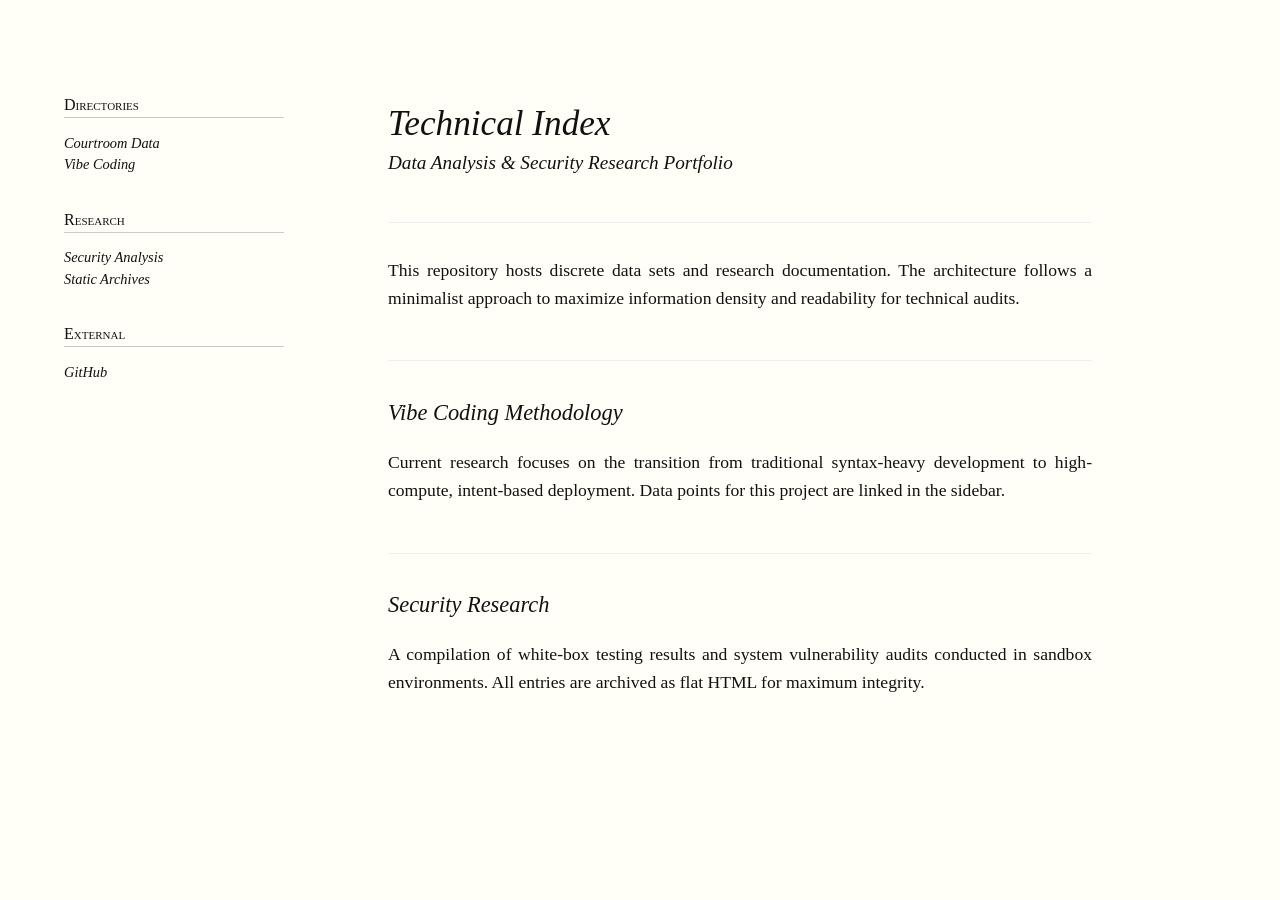
==== index.html @ 5807d722 "Update index.html" ====
<!DOCTYPE html>
<html lang="en-GB">
<head>
    <meta charset="UTF-8">
    <title>mwilliams.cc // Documentation</title>
    <style>
        /* Tufte-inspired CSS Core */
        body {
            background-color: #fffff8;
            color: #111;
            font-family: et-book, Palatino, "Palatino Linotype", "Palatino LT STD", "Book Antiqua", Georgia, serif;
            margin: 0;
            display: flex;
            justify-content: center;
        }

        /* Fixed Navigation Sidebar (The Discrete Links) */
        nav {
            width: 220px;
            position: fixed;
            left: 5vw;
            top: 5rem;
            font-size: 0.9rem;
            line-height: 1.5;
        }

        nav h2 {
            font-variant: small-caps;
            font-weight: normal;
            font-size: 1rem;
            margin-bottom: 0.5rem;
            border-bottom: 1px solid #ccc;
        }

        nav ul {
            list-style: none;
            padding: 0;
            margin-bottom: 2rem;
        }

        nav a {
            color: #111;
            text-decoration: none;
            font-style: italic;
        }

        nav a:hover {
            text-decoration: underline;
        }

        /* Main Content Column */
        main {
            width: 55%;
            max-width: 800px;
            padding: 5rem 0;
            margin-left: 200px; /* Offset for Sidebar */
        }

        h1 {
            font-weight: normal;
            font-style: italic;
            font-size: 2.2rem;
            margin-bottom: 0.5rem;
        }

        .subtitle {
            font-style: italic;
            font-size: 1.2rem;
            margin-bottom: 3rem;
            display: block;
        }

        p {
            font-size: 1.1rem;
            line-height: 1.6;
            margin-bottom: 1.4rem;
            text-align: justify;
        }

        section {
            margin-top: 3rem;
            border-top: 1px solid #efefef;
            padding-top: 1rem;
        }

        h3 {
            font-weight: normal;
            font-style: italic;
            font-size: 1.4rem;
        }
    </style>
</head>
<body>

<nav>
    <h2>Directories</h2>
    <ul>
        <li><a href="/courtroom">Courtroom Data</a></li>
        <li><a href="/vibe">Vibe Coding</a></li>
    </ul>

    <h2>Research</h2>
    <ul>
        <li><a href="/security">Security Analysis</a></li>
        <li><a href="/archive">Static Archives</a></li>
    </ul>

    <h2>External</h2>
    <ul>
        <li><a href="https://github.com/itsmw666">GitHub</a></li>
    </ul>
</nav>

<main>
    <h1>Technical Index</h1>
    <span class="subtitle">Data Analysis & Security Research Portfolio</span>

    <section>
        <p>This repository hosts discrete data sets and research documentation. The architecture follows a minimalist approach to maximize information density and readability for technical audits.</p>
    </section>

    <section>
        <h3>Vibe Coding Methodology</h3>
        <p>Current research focuses on the transition from traditional syntax-heavy development to high-compute, intent-based deployment. Data points for this project are linked in the sidebar.</p>
    </section>

    <section>
        <h3>Security Research</h3>
        <p>A compilation of white-box testing results and system vulnerability audits conducted in sandbox environments. All entries are archived as flat HTML for maximum integrity.</p>
    </section>
</main>

</body>
</html>
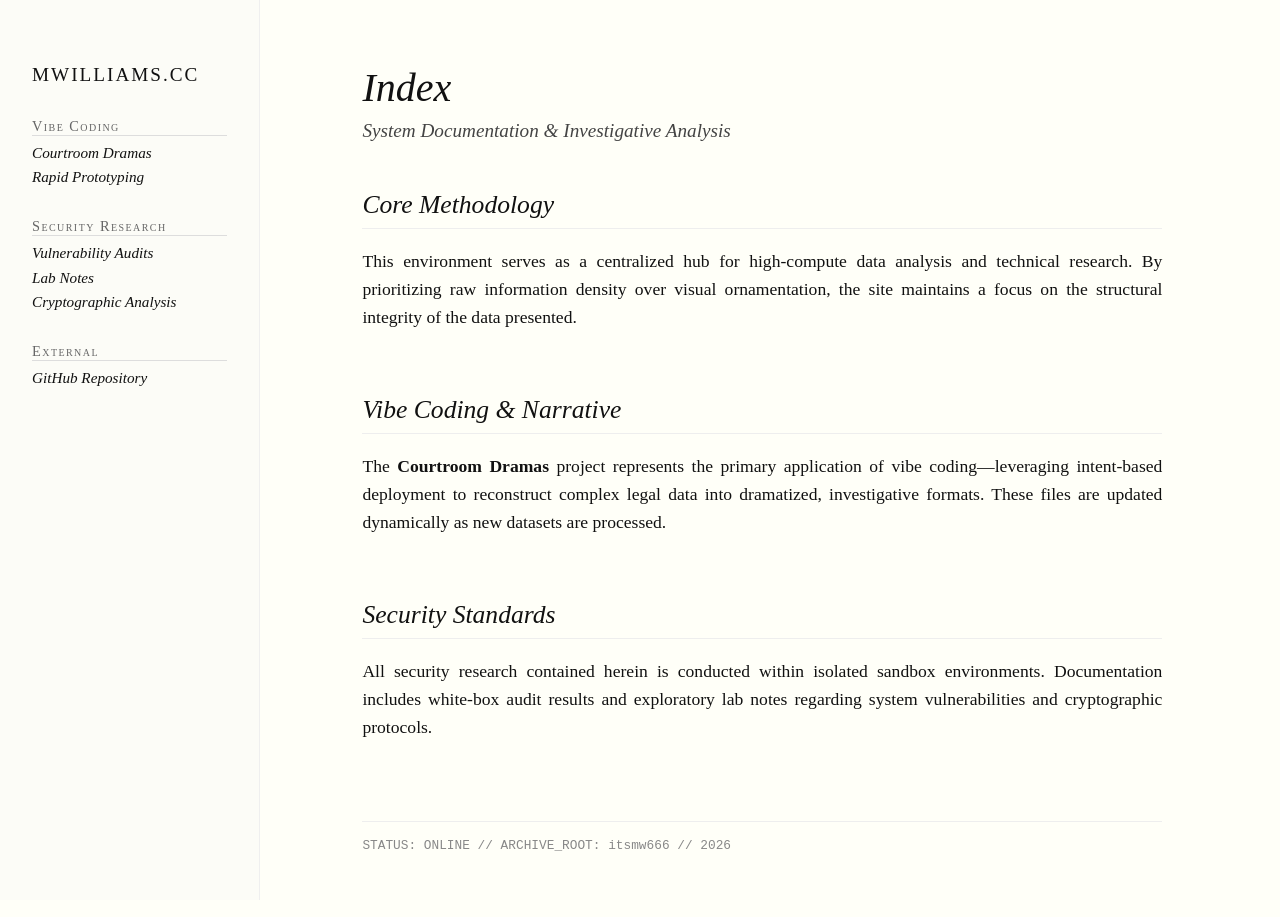
==== commit eccf8be1: "Update index.html" ====
--- a/index.html
+++ b/index.html
@@ -1,137 +1,174 @@
 
 
 
-    <!DOCTYPE html>
+
+       
+<!DOCTYPE html>
 <html lang="en-GB">
 <head>
     <meta charset="UTF-8">
-    <title>mwilliams.cc // Documentation</title>
+    <title>mwilliams.cc // Index</title>
     <style>
-        /* Tufte-inspired CSS Core */
+        /* Tufte-inspired Design System */
         body {
             background-color: #fffff8;
             color: #111;
-            font-family: et-book, Palatino, "Palatino Linotype", "Palatino LT STD", "Book Antiqua", Georgia, serif;
+            font-family: "ETBook", "Palatino", "Palatino Linotype", "Palatino LT STD", "Book Antiqua", Georgia, serif;
             margin: 0;
             display: flex;
-            justify-content: center;
+            justify-content: flex-start;
+            text-rendering: optimizeLegibility;
         }
 
-        /* Fixed Navigation Sidebar (The Discrete Links) */
+        /* Sidebar Navigation: Discrete Links */
         nav {
-            width: 220px;
+            width: 260px;
+            height: 100vh;
             position: fixed;
-            left: 5vw;
-            top: 5rem;
-            font-size: 0.9rem;
-            line-height: 1.5;
+            left: 0;
+            top: 0;
+            padding: 4rem 2rem;
+            box-sizing: border-box;
+            border-right: 1px solid #efefef;
+            background-color: #fcfcf7;
         }
 
         nav h2 {
             font-variant: small-caps;
             font-weight: normal;
-            font-size: 1rem;
-            margin-bottom: 0.5rem;
-            border-bottom: 1px solid #ccc;
+            font-size: 0.9rem;
+            letter-spacing: 0.1em;
+            margin: 2rem 0 0.5rem 0;
+            color: #666;
+            border-bottom: 1px solid #ddd;
         }
 
         nav ul {
             list-style: none;
             padding: 0;
-            margin-bottom: 2rem;
+            margin: 0;
+        }
+
+        nav ul li {
+            margin: 0.4rem 0;
         }
 
         nav a {
             color: #111;
             text-decoration: none;
             font-style: italic;
+            font-size: 0.95rem;
         }
 
         nav a:hover {
             text-decoration: underline;
+            color: #990000;
         }
 
         /* Main Content Column */
         main {
-            width: 55%;
+            margin-left: 260px;
+            padding: 4rem 8% 4rem 8%;
             max-width: 800px;
-            padding: 5rem 0;
-            margin-left: 200px; /* Offset for Sidebar */
         }
 
         h1 {
             font-weight: normal;
             font-style: italic;
-            font-size: 2.2rem;
-            margin-bottom: 0.5rem;
+            font-size: 2.5rem;
+            margin: 0 0 0.5rem 0;
+            line-height: 1.2;
         }
 
         .subtitle {
             font-style: italic;
             font-size: 1.2rem;
+            color: #444;
+            display: block;
             margin-bottom: 3rem;
-            display: block;
+        }
+
+        section {
+            margin-bottom: 4rem;
+        }
+
+        h3 {
+            font-weight: normal;
+            font-style: italic;
+            font-size: 1.6rem;
+            margin-bottom: 1rem;
+            border-bottom: 1px solid #eee;
+            padding-bottom: 0.5rem;
         }
 
         p {
             font-size: 1.1rem;
             line-height: 1.6;
-            margin-bottom: 1.4rem;
+            margin-bottom: 1.5rem;
             text-align: justify;
+            hyphens: auto;
         }
 
-        section {
-            margin-top: 3rem;
-            border-top: 1px solid #efefef;
+        .node-id {
+            font-family: monospace;
+            font-size: 0.8rem;
+            color: #888;
+            margin-top: 5rem;
+            border-top: 1px solid #eee;
             padding-top: 1rem;
-        }
-
-        h3 {
-            font-weight: normal;
-            font-style: italic;
-            font-size: 1.4rem;
         }
     </style>
 </head>
 <body>
 
 <nav>
-    <h2>Directories</h2>
+    <div style="font-size: 1.2rem; letter-spacing: 2px; margin-bottom: 2rem;">MWILLIAMS.CC</div>
+
+    <h2>Vibe Coding</h2>
     <ul>
-        <li><a href="/courtroom">Courtroom Data</a></li>
-        <li><a href="/vibe">Vibe Coding</a></li>
+        <li><a href="/courtroom">Courtroom Dramas</a></li>
+        <li><a href="/prototypes">Rapid Prototyping</a></li>
     </ul>
 
-    <h2>Research</h2>
+    <h2>Security Research</h2>
     <ul>
-        <li><a href="/security">Security Analysis</a></li>
-        <li><a href="/archive">Static Archives</a></li>
+        <li><a href="/audits">Vulnerability Audits</a></li>
+        <li><a href="/lab">Lab Notes</a></li>
+        <li><a href="/cryptography">Cryptographic Analysis</a></li>
     </ul>
 
     <h2>External</h2>
     <ul>
-        <li><a href="https://github.com/itsmw666">GitHub</a></li>
+        <li><a href="https://github.com/itsmw666" target="_blank">GitHub Repository</a></li>
     </ul>
 </nav>
 
 <main>
-    <h1>Technical Index</h1>
-    <span class="subtitle">Data Analysis & Security Research Portfolio</span>
+    <h1>Index</h1>
+    <span class="subtitle">System Documentation & Investigative Analysis</span>
 
     <section>
-        <p>This repository hosts discrete data sets and research documentation. The architecture follows a minimalist approach to maximize information density and readability for technical audits.</p>
+        <h3>Core Methodology</h3>
+        <p>This environment serves as a centralized hub for high-compute data analysis and technical research. By prioritizing raw information density over visual ornamentation, the site maintains a focus on the structural integrity of the data presented.</p>
     </section>
 
     <section>
-        <h3>Vibe Coding Methodology</h3>
-        <p>Current research focuses on the transition from traditional syntax-heavy development to high-compute, intent-based deployment. Data points for this project are linked in the sidebar.</p>
+        <h3>Vibe Coding & Narrative</h3>
+        <p>The <strong>Courtroom Dramas</strong> project represents the primary application of vibe coding—leveraging intent-based deployment to reconstruct complex legal data into dramatized, investigative formats. These files are updated dynamically as new datasets are processed.</p>
     </section>
 
     <section>
-        <h3>Security Research</h3>
-        <p>A compilation of white-box testing results and system vulnerability audits conducted in sandbox environments. All entries are archived as flat HTML for maximum integrity.</p>
+        <h3>Security Standards</h3>
+        <p>All security research contained herein is conducted within isolated sandbox environments. Documentation includes white-box audit results and exploratory lab notes regarding system vulnerabilities and cryptographic protocols.</p>
     </section>
+
+    <div class="node-id">
+        STATUS: ONLINE // ARCHIVE_ROOT: itsmw666 // 2026
+    </div>
 </main>
 
 </body>
 </html>
+       
+
+    
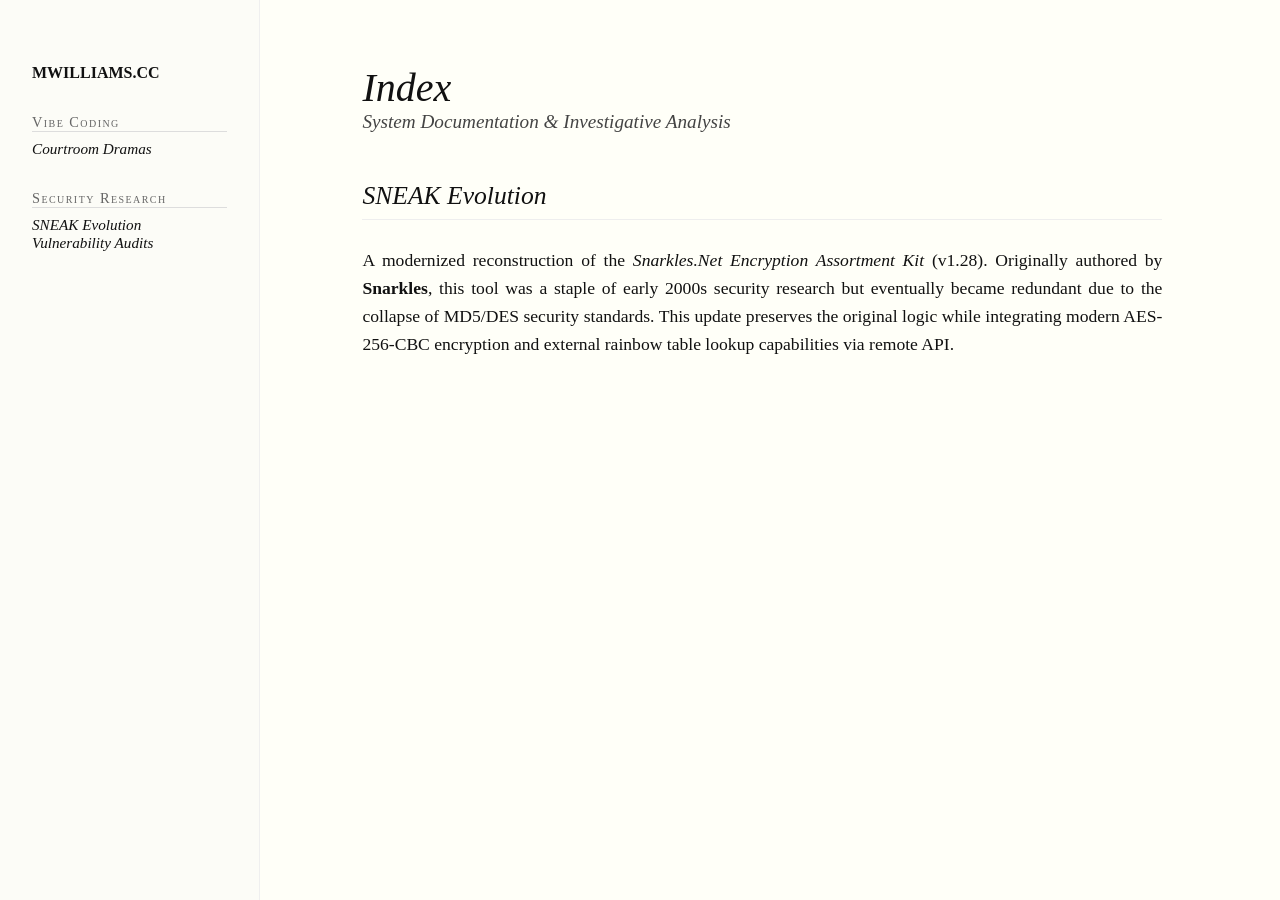
==== commit 56260e1d: "Update index.html" ====
--- a/index.html
+++ b/index.html
@@ -1,174 +1,49 @@
 
 
-
-
-       
 <!DOCTYPE html>
 <html lang="en-GB">
 <head>
     <meta charset="UTF-8">
     <title>mwilliams.cc // Index</title>
     <style>
-        /* Tufte-inspired Design System */
-        body {
-            background-color: #fffff8;
-            color: #111;
-            font-family: "ETBook", "Palatino", "Palatino Linotype", "Palatino LT STD", "Book Antiqua", Georgia, serif;
-            margin: 0;
-            display: flex;
-            justify-content: flex-start;
-            text-rendering: optimizeLegibility;
-        }
-
-        /* Sidebar Navigation: Discrete Links */
-        nav {
-            width: 260px;
-            height: 100vh;
-            position: fixed;
-            left: 0;
-            top: 0;
-            padding: 4rem 2rem;
-            box-sizing: border-box;
-            border-right: 1px solid #efefef;
-            background-color: #fcfcf7;
-        }
-
-        nav h2 {
-            font-variant: small-caps;
-            font-weight: normal;
-            font-size: 0.9rem;
-            letter-spacing: 0.1em;
-            margin: 2rem 0 0.5rem 0;
-            color: #666;
-            border-bottom: 1px solid #ddd;
-        }
-
-        nav ul {
-            list-style: none;
-            padding: 0;
-            margin: 0;
-        }
-
-        nav ul li {
-            margin: 0.4rem 0;
-        }
-
-        nav a {
-            color: #111;
-            text-decoration: none;
-            font-style: italic;
-            font-size: 0.95rem;
-        }
-
-        nav a:hover {
-            text-decoration: underline;
-            color: #990000;
-        }
-
-        /* Main Content Column */
-        main {
-            margin-left: 260px;
-            padding: 4rem 8% 4rem 8%;
-            max-width: 800px;
-        }
-
-        h1 {
-            font-weight: normal;
-            font-style: italic;
-            font-size: 2.5rem;
-            margin: 0 0 0.5rem 0;
-            line-height: 1.2;
-        }
-
-        .subtitle {
-            font-style: italic;
-            font-size: 1.2rem;
-            color: #444;
-            display: block;
-            margin-bottom: 3rem;
-        }
-
-        section {
-            margin-bottom: 4rem;
-        }
-
-        h3 {
-            font-weight: normal;
-            font-style: italic;
-            font-size: 1.6rem;
-            margin-bottom: 1rem;
-            border-bottom: 1px solid #eee;
-            padding-bottom: 0.5rem;
-        }
-
-        p {
-            font-size: 1.1rem;
-            line-height: 1.6;
-            margin-bottom: 1.5rem;
-            text-align: justify;
-            hyphens: auto;
-        }
-
-        .node-id {
-            font-family: monospace;
-            font-size: 0.8rem;
-            color: #888;
-            margin-top: 5rem;
-            border-top: 1px solid #eee;
-            padding-top: 1rem;
-        }
+        body { background-color: #fffff8; color: #111; font-family: "ETBook", Palatino, Georgia, serif; margin: 0; display: flex; justify-content: flex-start; }
+        nav { width: 260px; height: 100vh; position: fixed; left: 0; top: 0; padding: 4rem 2rem; box-sizing: border-box; border-right: 1px solid #efefef; background-color: #fcfcf7; }
+        nav h2 { font-variant: small-caps; font-weight: normal; font-size: 0.9rem; letter-spacing: 0.1em; margin: 2rem 0 0.5rem 0; color: #666; border-bottom: 1px solid #ddd; }
+        nav ul { list-style: none; padding: 0; margin: 0; }
+        nav a { color: #111; text-decoration: none; font-style: italic; font-size: 0.95rem; }
+        nav a:hover { text-decoration: underline; color: #990000; }
+        main { margin-left: 260px; padding: 4rem 8%; max-width: 800px; }
+        h1 { font-weight: normal; font-style: italic; font-size: 2.5rem; margin: 0; }
+        .subtitle { font-style: italic; font-size: 1.2rem; color: #444; display: block; margin-bottom: 3rem; }
+        h3 { font-weight: normal; font-style: italic; font-size: 1.6rem; border-bottom: 1px solid #eee; padding-bottom: 0.5rem; }
+        p { font-size: 1.1rem; line-height: 1.6; margin-bottom: 1.5rem; text-align: justify; }
     </style>
 </head>
 <body>
-
 <nav>
-    <div style="font-size: 1.2rem; letter-spacing: 2px; margin-bottom: 2rem;">MWILLIAMS.CC</div>
-
+    <div style="font-weight:bold; margin-bottom:2rem;">MWILLIAMS.CC</div>
     <h2>Vibe Coding</h2>
     <ul>
         <li><a href="/courtroom">Courtroom Dramas</a></li>
-        <li><a href="/prototypes">Rapid Prototyping</a></li>
     </ul>
-
     <h2>Security Research</h2>
     <ul>
+        <li><a href="sneak.php">SNEAK Evolution</a></li>
         <li><a href="/audits">Vulnerability Audits</a></li>
-        <li><a href="/lab">Lab Notes</a></li>
-        <li><a href="/cryptography">Cryptographic Analysis</a></li>
-    </ul>
-
-    <h2>External</h2>
-    <ul>
-        <li><a href="https://github.com/itsmw666" target="_blank">GitHub Repository</a></li>
     </ul>
 </nav>
-
 <main>
     <h1>Index</h1>
     <span class="subtitle">System Documentation & Investigative Analysis</span>
-
     <section>
-        <h3>Core Methodology</h3>
-        <p>This environment serves as a centralized hub for high-compute data analysis and technical research. By prioritizing raw information density over visual ornamentation, the site maintains a focus on the structural integrity of the data presented.</p>
+        <h3>SNEAK Evolution</h3>
+        <p>A modernized reconstruction of the <em>Snarkles.Net Encryption Assortment Kit</em> (v1.28). Originally authored by <strong>Snarkles</strong>, this tool was a staple of early 2000s security research but eventually became redundant due to the collapse of MD5/DES security standards. This update preserves the original logic while integrating modern AES-256-CBC encryption and external rainbow table lookup capabilities via remote API.</p>
     </section>
-
-    <section>
-        <h3>Vibe Coding & Narrative</h3>
-        <p>The <strong>Courtroom Dramas</strong> project represents the primary application of vibe coding—leveraging intent-based deployment to reconstruct complex legal data into dramatized, investigative formats. These files are updated dynamically as new datasets are processed.</p>
-    </section>
-
-    <section>
-        <h3>Security Standards</h3>
-        <p>All security research contained herein is conducted within isolated sandbox environments. Documentation includes white-box audit results and exploratory lab notes regarding system vulnerabilities and cryptographic protocols.</p>
-    </section>
-
-    <div class="node-id">
-        STATUS: ONLINE // ARCHIVE_ROOT: itsmw666 // 2026
-    </div>
 </main>
-
 </body>
 </html>
+
+
        
 
     
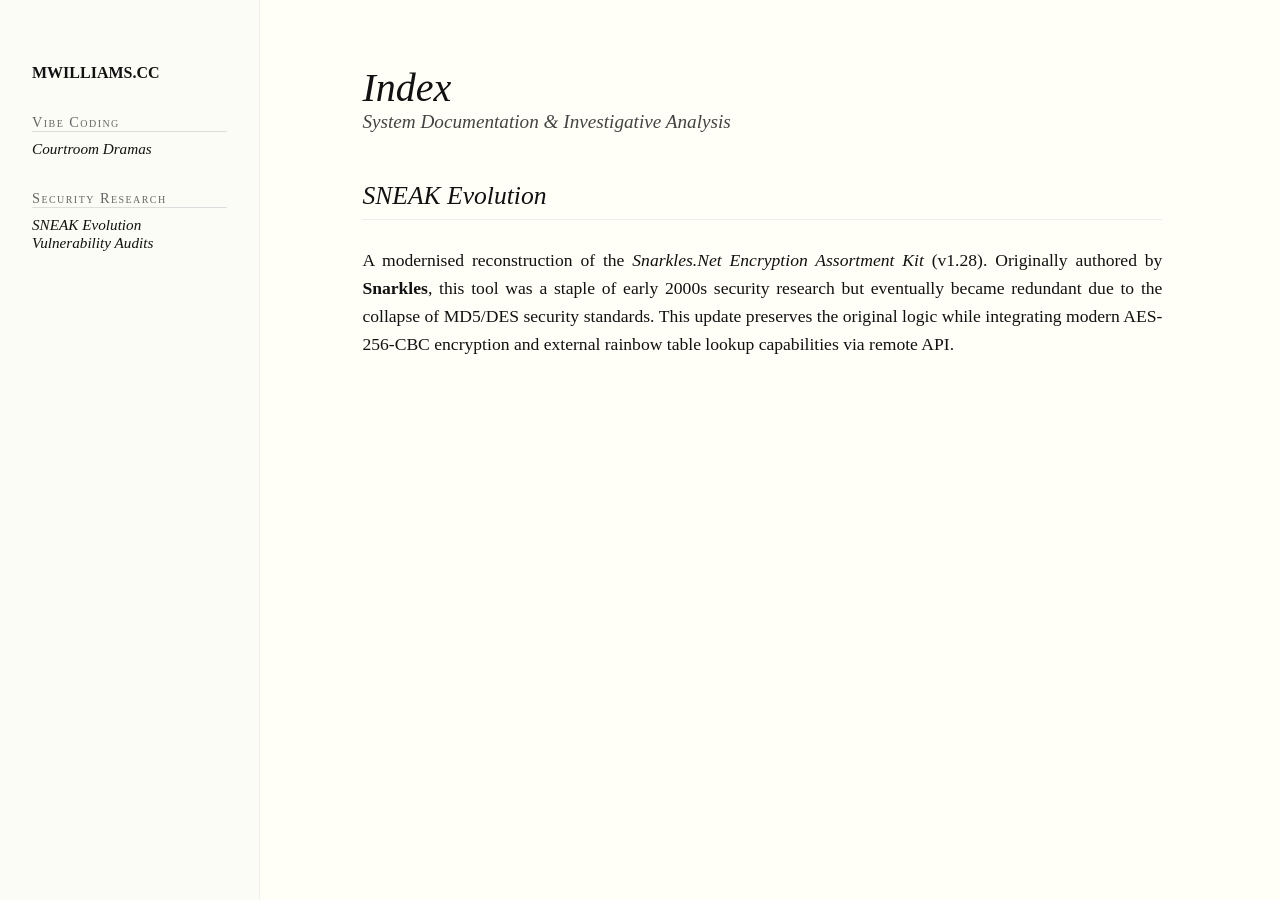
==== commit df574d21: "Update index.html" ====
--- a/index.html
+++ b/index.html
@@ -37,7 +37,7 @@
     <span class="subtitle">System Documentation & Investigative Analysis</span>
     <section>
         <h3>SNEAK Evolution</h3>
-        <p>A modernized reconstruction of the <em>Snarkles.Net Encryption Assortment Kit</em> (v1.28). Originally authored by <strong>Snarkles</strong>, this tool was a staple of early 2000s security research but eventually became redundant due to the collapse of MD5/DES security standards. This update preserves the original logic while integrating modern AES-256-CBC encryption and external rainbow table lookup capabilities via remote API.</p>
+        <p>A modernised reconstruction of the <em>Snarkles.Net Encryption Assortment Kit</em> (v1.28). Originally authored by <strong>Snarkles</strong>, this tool was a staple of early 2000s security research but eventually became redundant due to the collapse of MD5/DES security standards. This update preserves the original logic while integrating modern AES-256-CBC encryption and external rainbow table lookup capabilities via remote API.</p>
     </section>
 </main>
 </body>
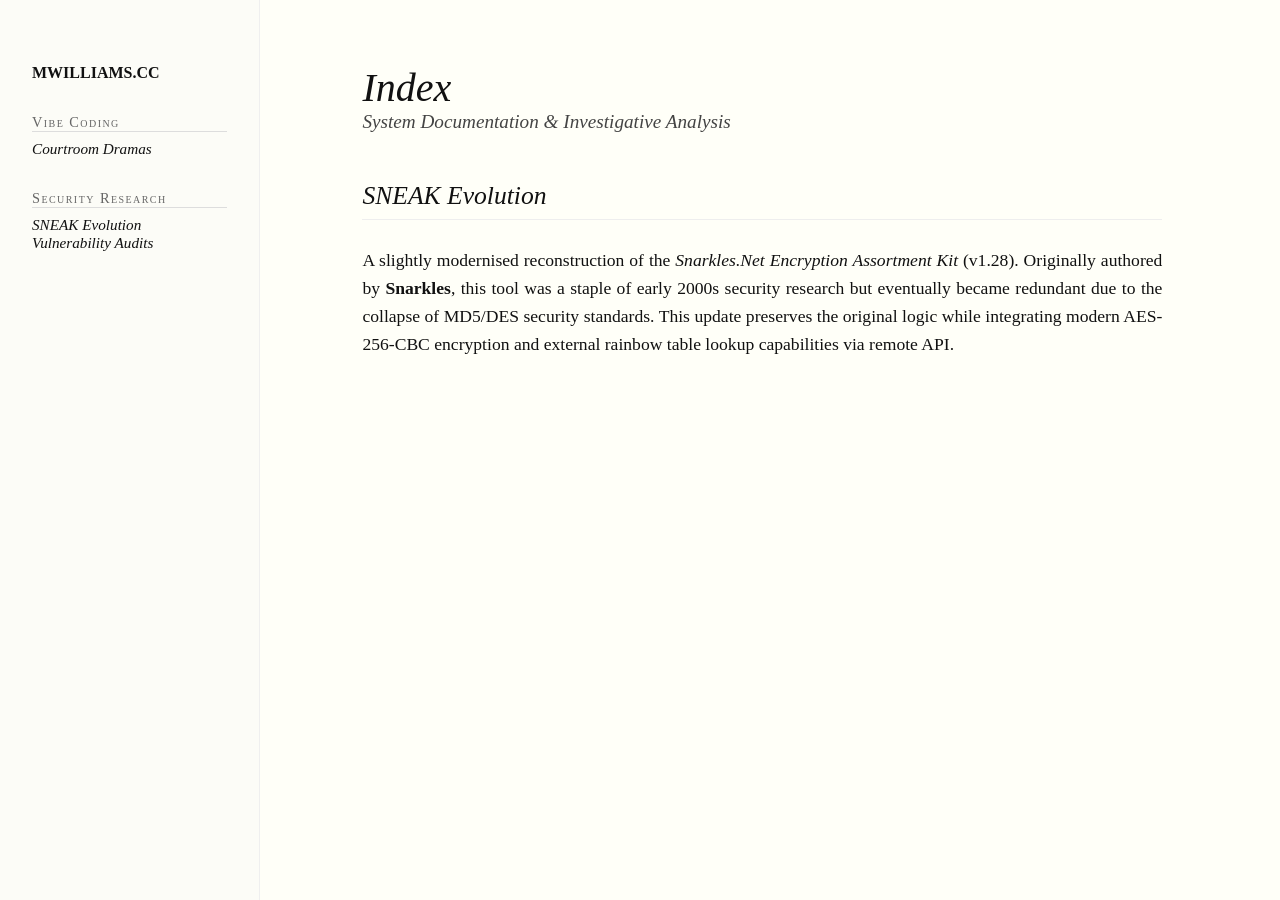
==== commit a49ccdd5: "Update index.html" ====
--- a/index.html
+++ b/index.html
@@ -37,7 +37,7 @@
     <span class="subtitle">System Documentation & Investigative Analysis</span>
     <section>
         <h3>SNEAK Evolution</h3>
-        <p>A modernised reconstruction of the <em>Snarkles.Net Encryption Assortment Kit</em> (v1.28). Originally authored by <strong>Snarkles</strong>, this tool was a staple of early 2000s security research but eventually became redundant due to the collapse of MD5/DES security standards. This update preserves the original logic while integrating modern AES-256-CBC encryption and external rainbow table lookup capabilities via remote API.</p>
+        <p>A slightly modernised reconstruction of the <em>Snarkles.Net Encryption Assortment Kit</em> (v1.28). Originally authored by <strong>Snarkles</strong>, this tool was a staple of early 2000s security research but eventually became redundant due to the collapse of MD5/DES security standards. This update preserves the original logic while integrating modern AES-256-CBC encryption and external rainbow table lookup capabilities via remote API.</p>
     </section>
 </main>
 </body>
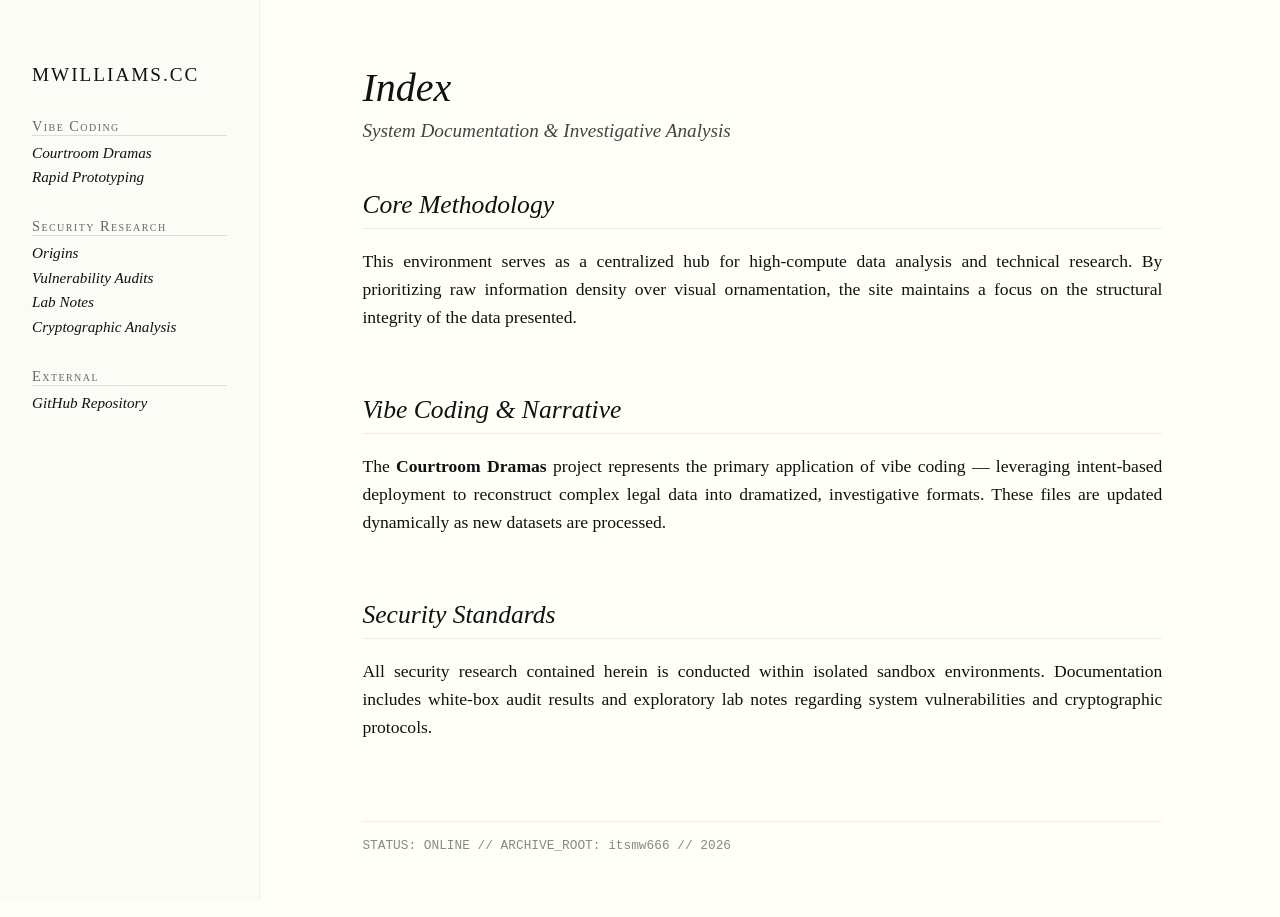
==== commit db42017b: "Update index.html" ====
--- a/index.html
+++ b/index.html
@@ -6,40 +6,165 @@
     <meta charset="UTF-8">
     <title>mwilliams.cc // Index</title>
     <style>
-        body { background-color: #fffff8; color: #111; font-family: "ETBook", Palatino, Georgia, serif; margin: 0; display: flex; justify-content: flex-start; }
-        nav { width: 260px; height: 100vh; position: fixed; left: 0; top: 0; padding: 4rem 2rem; box-sizing: border-box; border-right: 1px solid #efefef; background-color: #fcfcf7; }
-        nav h2 { font-variant: small-caps; font-weight: normal; font-size: 0.9rem; letter-spacing: 0.1em; margin: 2rem 0 0.5rem 0; color: #666; border-bottom: 1px solid #ddd; }
-        nav ul { list-style: none; padding: 0; margin: 0; }
-        nav a { color: #111; text-decoration: none; font-style: italic; font-size: 0.95rem; }
-        nav a:hover { text-decoration: underline; color: #990000; }
-        main { margin-left: 260px; padding: 4rem 8%; max-width: 800px; }
-        h1 { font-weight: normal; font-style: italic; font-size: 2.5rem; margin: 0; }
-        .subtitle { font-style: italic; font-size: 1.2rem; color: #444; display: block; margin-bottom: 3rem; }
-        h3 { font-weight: normal; font-style: italic; font-size: 1.6rem; border-bottom: 1px solid #eee; padding-bottom: 0.5rem; }
-        p { font-size: 1.1rem; line-height: 1.6; margin-bottom: 1.5rem; text-align: justify; }
+        /* Tufte-inspired Design System */
+        body {
+            background-color: #fffff8;
+            color: #111;
+            font-family: "ETBook", "Palatino", "Palatino Linotype", "Palatino LT STD", "Book Antiqua", Georgia, serif;
+            margin: 0;
+            display: flex;
+            justify-content: flex-start;
+            text-rendering: optimizeLegibility;
+        }
+
+        /* Sidebar Navigation: Discrete Links */
+        nav {
+            width: 260px;
+            height: 100vh;
+            position: fixed;
+            left: 0;
+            top: 0;
+            padding: 4rem 2rem;
+            box-sizing: border-box;
+            border-right: 1px solid #efefef;
+            background-color: #fcfcf7;
+        }
+
+        nav h2 {
+            font-variant: small-caps;
+            font-weight: normal;
+            font-size: 0.9rem;
+            letter-spacing: 0.1em;
+            margin: 2rem 0 0.5rem 0;
+            color: #666;
+            border-bottom: 1px solid #ddd;
+        }
+
+        nav ul {
+            list-style: none;
+            padding: 0;
+            margin: 0;
+        }
+
+        nav ul li {
+            margin: 0.4rem 0;
+        }
+
+        nav a {
+            color: #111;
+            text-decoration: none;
+            font-style: italic;
+            font-size: 0.95rem;
+        }
+
+        nav a:hover {
+            text-decoration: underline;
+            color: #990000;
+        }
+
+        /* Main Content Column */
+        main {
+            margin-left: 260px;
+            padding: 4rem 8% 4rem 8%;
+            max-width: 800px;
+        }
+
+        h1 {
+            font-weight: normal;
+            font-style: italic;
+            font-size: 2.5rem;
+            margin: 0 0 0.5rem 0;
+            line-height: 1.2;
+        }
+
+        .subtitle {
+            font-style: italic;
+            font-size: 1.2rem;
+            color: #444;
+            display: block;
+            margin-bottom: 3rem;
+        }
+
+        section {
+            margin-bottom: 4rem;
+        }
+
+        h3 {
+            font-weight: normal;
+            font-style: italic;
+            font-size: 1.6rem;
+            margin-bottom: 1rem;
+            border-bottom: 1px solid #eee;
+            padding-bottom: 0.5rem;
+        }
+
+        p {
+            font-size: 1.1rem;
+            line-height: 1.6;
+            margin-bottom: 1.5rem;
+            text-align: justify;
+            hyphens: auto;
+        }
+
+        .node-id {
+            font-family: monospace;
+            font-size: 0.8rem;
+            color: #888;
+            margin-top: 5rem;
+            border-top: 1px solid #eee;
+            padding-top: 1rem;
+        }
     </style>
 </head>
 <body>
+
 <nav>
-    <div style="font-weight:bold; margin-bottom:2rem;">MWILLIAMS.CC</div>
+    <div style="font-size: 1.2rem; letter-spacing: 2px; margin-bottom: 2rem;">MWILLIAMS.CC</div>
+
     <h2>Vibe Coding</h2>
     <ul>
         <li><a href="/courtroom">Courtroom Dramas</a></li>
+        <li><a href="/prototypes">Rapid Prototyping</a></li>
     </ul>
+
     <h2>Security Research</h2>
     <ul>
-        <li><a href="sneak.php">SNEAK Evolution</a></li>
+        <li><a href="/origins">Origins</a></li>
         <li><a href="/audits">Vulnerability Audits</a></li>
+        <li><a href="/lab">Lab Notes</a></li>
+        <li><a href="/cryptography">Cryptographic Analysis</a></li>
+    </ul>
+
+    <h2>External</h2>
+    <ul>
+        <li><a href="https://github.com/itsmw666" target="_blank">GitHub Repository</a></li>
     </ul>
 </nav>
+
 <main>
     <h1>Index</h1>
     <span class="subtitle">System Documentation & Investigative Analysis</span>
+
     <section>
-        <h3>SNEAK Evolution</h3>
-        <p>A slightly modernised reconstruction of the <em>Snarkles.Net Encryption Assortment Kit</em> (v1.28). Originally authored by <strong>Snarkles</strong>, this tool was a staple of early 2000s security research but eventually became redundant due to the collapse of MD5/DES security standards. This update preserves the original logic while integrating modern AES-256-CBC encryption and external rainbow table lookup capabilities via remote API.</p>
+        <h3>Core Methodology</h3>
+        <p>This environment serves as a centralized hub for high-compute data analysis and technical research. By prioritizing raw information density over visual ornamentation, the site maintains a focus on the structural integrity of the data presented.</p>
     </section>
+
+    <section>
+        <h3>Vibe Coding & Narrative</h3>
+        <p>The <strong>Courtroom Dramas</strong> project represents the primary application of vibe coding — leveraging intent-based deployment to reconstruct complex legal data into dramatized, investigative formats. These files are updated dynamically as new datasets are processed.</p>
+    </section>
+
+    <section>
+        <h3>Security Standards</h3>
+        <p>All security research contained herein is conducted within isolated sandbox environments. Documentation includes white-box audit results and exploratory lab notes regarding system vulnerabilities and cryptographic protocols.</p>
+    </section>
+
+    <div class="node-id">
+        STATUS: ONLINE // ARCHIVE_ROOT: itsmw666 // 2026
+    </div>
 </main>
+
 </body>
 </html>
 
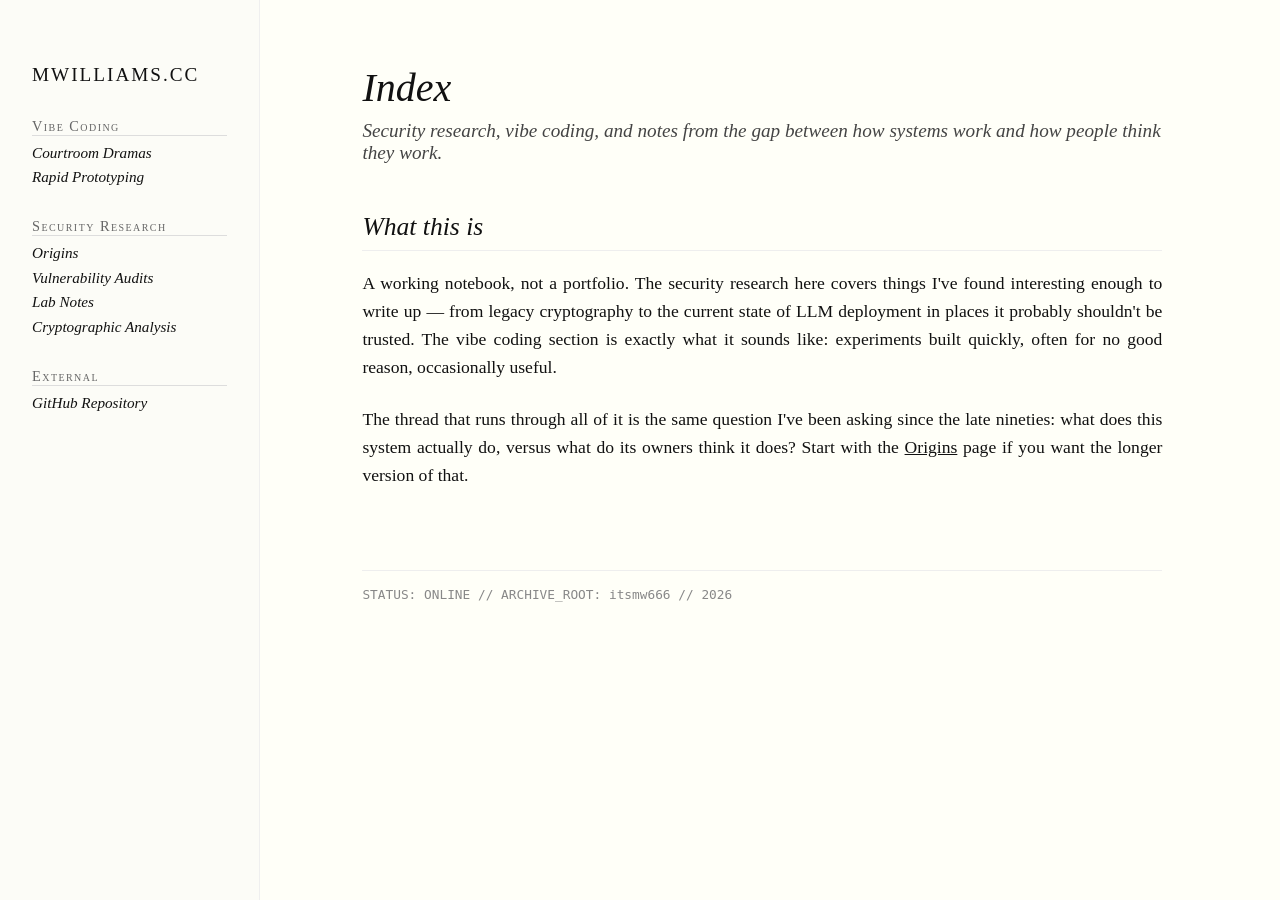
==== commit 676fb339: "Update index.html" ====
--- a/index.html
+++ b/index.html
@@ -1,6 +1,7 @@
 
 
-<!DOCTYPE html>
+
+       
 <html lang="en-GB">
 <head>
     <meta charset="UTF-8">
@@ -17,7 +18,6 @@
             text-rendering: optimizeLegibility;
         }
 
-        /* Sidebar Navigation: Discrete Links */
         nav {
             width: 260px;
             height: 100vh;
@@ -62,7 +62,6 @@
             color: #990000;
         }
 
-        /* Main Content Column */
         main {
             margin-left: 260px;
             padding: 4rem 8% 4rem 8%;
@@ -106,6 +105,15 @@
             hyphens: auto;
         }
 
+        a.inline {
+            color: #111;
+            text-decoration: underline;
+        }
+
+        a.inline:hover {
+            color: #990000;
+        }
+
         .node-id {
             font-family: monospace;
             font-size: 0.8rem;
@@ -143,21 +151,13 @@
 
 <main>
     <h1>Index</h1>
-    <span class="subtitle">System Documentation & Investigative Analysis</span>
+    <span class="subtitle">Security research, vibe coding, and notes from the gap between how systems work and how people think they work.</span>
 
     <section>
-        <h3>Core Methodology</h3>
-        <p>This environment serves as a centralized hub for high-compute data analysis and technical research. By prioritizing raw information density over visual ornamentation, the site maintains a focus on the structural integrity of the data presented.</p>
-    </section>
+        <h3>What this is</h3>
+        <p>A working notebook, not a portfolio. The security research here covers things I've found interesting enough to write up — from legacy cryptography to the current state of LLM deployment in places it probably shouldn't be trusted. The vibe coding section is exactly what it sounds like: experiments built quickly, often for no good reason, occasionally useful.</p>
 
-    <section>
-        <h3>Vibe Coding & Narrative</h3>
-        <p>The <strong>Courtroom Dramas</strong> project represents the primary application of vibe coding — leveraging intent-based deployment to reconstruct complex legal data into dramatized, investigative formats. These files are updated dynamically as new datasets are processed.</p>
-    </section>
-
-    <section>
-        <h3>Security Standards</h3>
-        <p>All security research contained herein is conducted within isolated sandbox environments. Documentation includes white-box audit results and exploratory lab notes regarding system vulnerabilities and cryptographic protocols.</p>
+        <p>The thread that runs through all of it is the same question I've been asking since the late nineties: what does this system actually do, versus what do its owners think it does? Start with the <a class="inline" href="/origins">Origins</a> page if you want the longer version of that.</p>
     </section>
 
     <div class="node-id">
@@ -167,8 +167,4 @@
 
 </body>
 </html>
-
-
-       
-
     
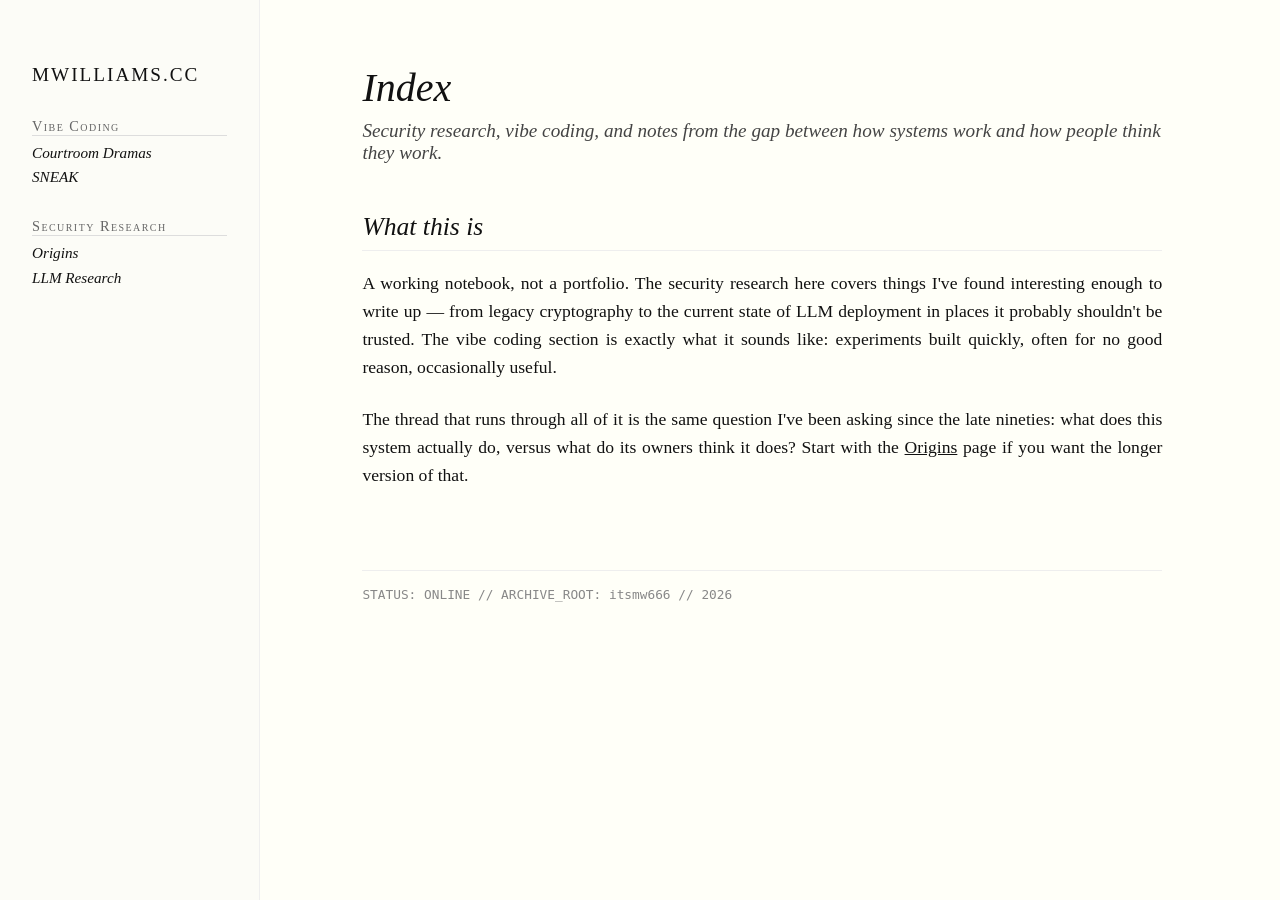
==== commit adbfc54b: "Update index.html" ====
--- a/index.html
+++ b/index.html
@@ -1,13 +1,9 @@
 
-
-
-       
 <html lang="en-GB">
 <head>
     <meta charset="UTF-8">
     <title>mwilliams.cc // Index</title>
     <style>
-        /* Tufte-inspired Design System */
         body {
             background-color: #fffff8;
             color: #111;
@@ -132,20 +128,13 @@
     <h2>Vibe Coding</h2>
     <ul>
         <li><a href="/courtroom">Courtroom Dramas</a></li>
-        <li><a href="/prototypes">Rapid Prototyping</a></li>
+        <li><a href="/sneak">SNEAK</a></li>
     </ul>
 
     <h2>Security Research</h2>
     <ul>
         <li><a href="/origins">Origins</a></li>
-        <li><a href="/audits">Vulnerability Audits</a></li>
-        <li><a href="/lab">Lab Notes</a></li>
-        <li><a href="/cryptography">Cryptographic Analysis</a></li>
-    </ul>
-
-    <h2>External</h2>
-    <ul>
-        <li><a href="https://github.com/itsmw666" target="_blank">GitHub Repository</a></li>
+        <li><a href="/llm">LLM Research</a></li>
     </ul>
 </nav>
 
@@ -167,4 +156,4 @@
 
 </body>
 </html>
-    
+
